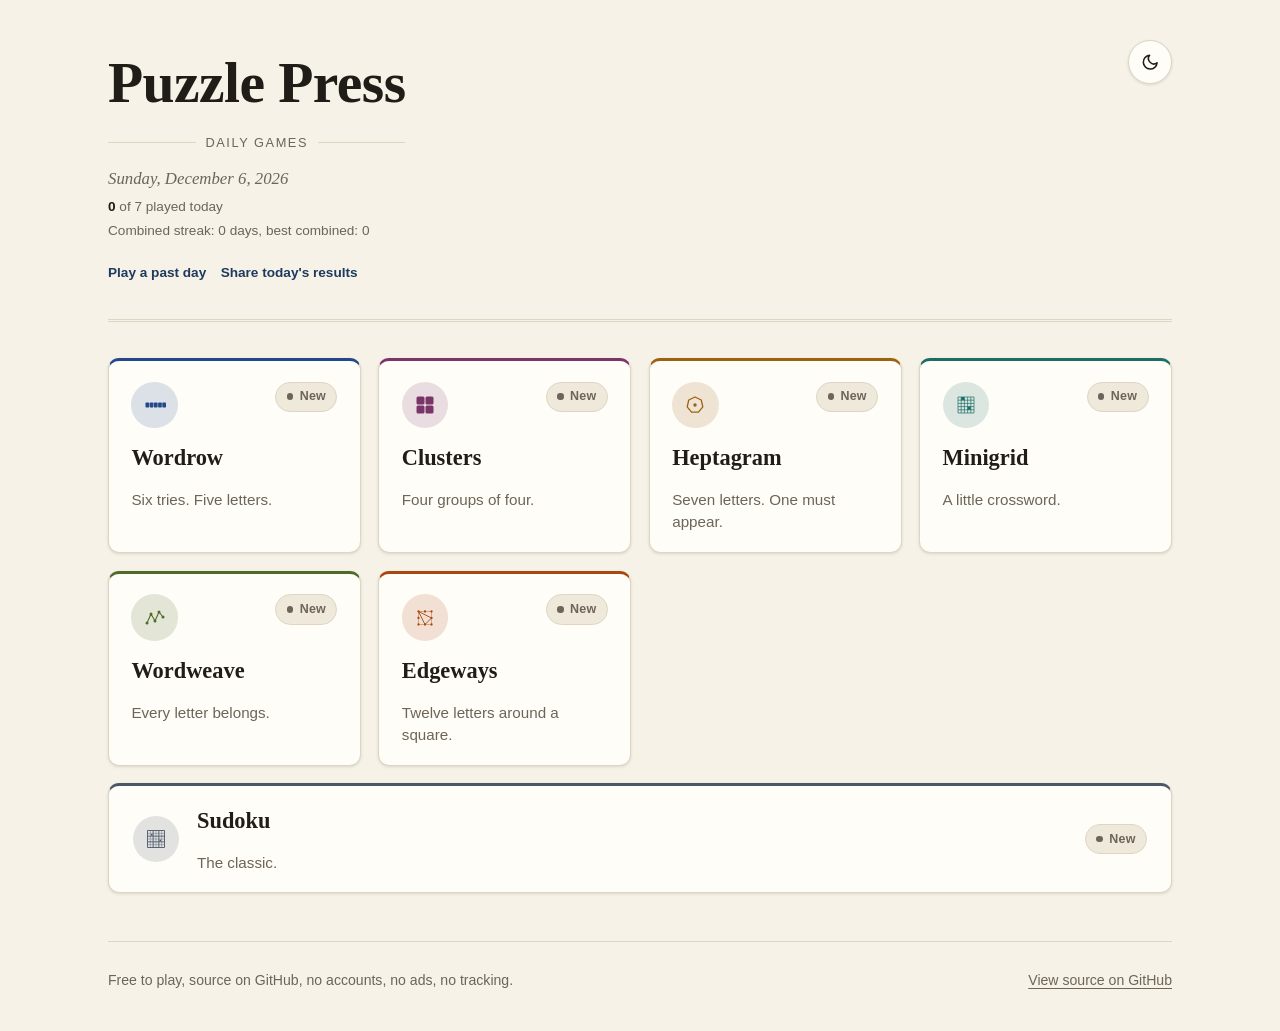
==== index.html @ 0a0ed9e7 "seo: add canonical/OG/Twitter tags, JSON-LD, and social cards Every page gets a canonical link, Open" ====
<!doctype html>
<html lang="en">
<head>
<meta charset="utf-8">
<script>
  try {
    var t = localStorage.getItem("pp.theme");
    if (t === "light" || t === "dark") document.documentElement.setAttribute("data-theme", t);
  } catch (e) {}
</script>
<meta name="viewport" content="width=device-width, initial-scale=1">
<title>Puzzle Press</title>
<meta name="description" content="Seven free daily puzzles: a word guess, a grouping game, a pangram hunt, a mini crossword, a word search, a letter-jump game, and sudoku. No accounts, no ads.">
<link rel="canonical" href="https://munzzyy.github.io/puzzlepress/">
<meta property="og:type" content="website">
<meta property="og:site_name" content="Puzzle Press">
<meta property="og:title" content="Puzzle Press">
<meta property="og:description" content="Seven free daily puzzles: a word guess, a grouping game, a pangram hunt, a mini crossword, a word search, a letter-jump game, and sudoku. No accounts, no ads.">
<meta property="og:url" content="https://munzzyy.github.io/puzzlepress/">
<meta property="og:image" content="https://munzzyy.github.io/puzzlepress/assets/cards/hub.png">
<meta property="og:image:width" content="1200">
<meta property="og:image:height" content="630">
<meta name="twitter:card" content="summary_large_image">
<meta name="twitter:title" content="Puzzle Press">
<meta name="twitter:description" content="Seven free daily puzzles: a word guess, a grouping game, a pangram hunt, a mini crossword, a word search, a letter-jump game, and sudoku. No accounts, no ads.">
<meta name="twitter:image" content="https://munzzyy.github.io/puzzlepress/assets/cards/hub.png">
<meta name="theme-color" content="#f6f2e8" media="(prefers-color-scheme: light)">
<meta name="theme-color" content="#14161a" media="(prefers-color-scheme: dark)">
<link rel="manifest" href="manifest.webmanifest">
<link rel="icon" href="assets/icons/favicon.png" type="image/png">
<link rel="icon" href="assets/icons/icon-32.png" sizes="32x32" type="image/png">
<link rel="apple-touch-icon" href="assets/icons/icon-180.png">
<link rel="stylesheet" href="assets/site.css">
<script type="application/ld+json">{"@context": "https://schema.org", "@type": "WebApplication", "name": "Puzzle Press", "url": "https://munzzyy.github.io/puzzlepress/", "description": "Seven free daily puzzles: a word guess, a grouping game, a pangram hunt, a mini crossword, a word search, a letter-jump game, and sudoku. No accounts, no ads.", "applicationCategory": "GameApplication", "operatingSystem": "Any", "offers": {"@type": "Offer", "price": "0", "priceCurrency": "USD"}}</script>
</head>
<body>
<a class="pp-skip-link" href="#main">Skip to games</a>

<div class="pp-wrap">
  <header class="pp-masthead">
    <div class="pp-masthead__top">
      <div>
        <a class="pp-wordmark" href="index.html">Puzzle Press</a>
        <div class="pp-masthead__rule">Daily games</div>
      </div>
      <button type="button" class="pp-theme-toggle" id="theme-toggle" aria-label="Switch to dark theme"></button>
    </div>
    <p class="pp-dateline" id="dateline"></p>
    <p class="pp-progress" id="progress-line"></p>
    <p class="pp-combined-stats" id="combined-stats"></p>
    <div class="pp-masthead__links">
      <a class="pp-archive-link" href="archive.html">Play a past day</a>
      <button type="button" class="pp-archive-link pp-share-today" id="share-today" hidden>Share today's results</button>
    </div>
  </header>

  <main id="main">
    <section class="pp-grid" aria-label="Today's games" id="game-grid"></section>
  </main>

  <footer class="pp-footer">
    <p>Free to play, source on GitHub, no accounts, no ads, no tracking.</p>
    <a href="https://github.com/munzzyy/puzzlepress">View source on GitHub</a>
  </footer>
</div>

<script type="module">
import { store, todayKey, lastDiff, getShareLine, share, dayIndex } from "./assets/shared.js";

const SITE_URL = "https://munzzyy.github.io/puzzlepress/";
const HUB_EPOCH = "2026-08-10";

const GAMES = [
  { id: "wordrow", name: "Wordrow", tagline: "Six tries. Five letters." },
  { id: "clusters", name: "Clusters", tagline: "Four groups of four." },
  { id: "heptagram", name: "Heptagram", tagline: "Seven letters. One must appear." },
  { id: "minigrid", name: "Minigrid", tagline: "A little crossword." },
  { id: "wordweave", name: "Wordweave", tagline: "Every letter belongs." },
  { id: "edgeways", name: "Edgeways", tagline: "Twelve letters around a square." },
  { id: "sudoku", name: "Sudoku", tagline: "The classic.", defaultDiff: "easy" },
];

const THEME_KEY = "pp.theme";

function esc(s) {
  return String(s).replace(/[&<>"']/g, (c) => (
    { "&": "&amp;", "<": "&lt;", ">": "&gt;", '"': "&quot;", "'": "&#39;" }[c]
  ));
}

/**
 * Four hub chip states, read from the player's last-used difficulty for
 * this game: New (never played it), Continue (a saved day in progress),
 * Solved (today's puzzle already won), Hard-luck (today's puzzle already
 * lost). "Played today" for the progress line is solved-or-lost.
 */
function chipFor(game) {
  const diff = lastDiff(game.id, game.defaultDiff || "medium");
  const s = store(game.id, diff);
  const meta = s.loadMeta();
  const today = todayKey();

  if (meta.last === today) {
    return meta.lastWon
      ? { text: "Solved", state: "solved" }
      : { text: "Hard luck", state: "lost" };
  }
  if (s.loadDay()) return { text: "Continue", state: "continue" };
  return { text: "New", state: "" };
}

function renderGrid() {
  const grid = document.getElementById("game-grid");
  const chips = GAMES.map(chipFor);
  const playedToday = chips.filter((c) => c.state === "solved" || c.state === "lost").length;

  grid.innerHTML = GAMES.map((g, i) => {
    const chip = chips[i];
    const wide = i === GAMES.length - 1;
    const cardClass = wide ? "pp-card pp-card--wide" : "pp-card";
    const chipHTML =
      `<span class="pp-chip" data-state="${chip.state}">` +
      `<span class="pp-chip__dot" aria-hidden="true"></span>${esc(chip.text)}</span>`;
    const iconHTML = `<span class="pp-card__icon"><span class="pp-card__glyph" aria-hidden="true"></span></span>`;
    const nameHTML = `<span class="pp-card__name">${esc(g.name)}</span>`;
    const taglineHTML = `<span class="pp-card__tagline">${esc(g.tagline)}</span>`;

    if (wide) {
      return (
        `<a class="${cardClass}" data-game="${g.id}" href="games/${g.id}/index.html">` +
        iconHTML +
        `<span class="pp-card__wide-text">${nameHTML}${taglineHTML}</span>` +
        chipHTML +
        `</a>`
      );
    }
    return (
      `<a class="${cardClass}" data-game="${g.id}" href="games/${g.id}/index.html">` +
      `<span class="pp-card__top">${iconHTML}${chipHTML}</span>` +
      nameHTML +
      taglineHTML +
      `</a>`
    );
  }).join("");

  document.getElementById("progress-line").innerHTML =
    `<span class="pp-progress__count">${playedToday}</span> of ${GAMES.length} played today`;
}

/**
 * Combined streak across all seven games, read from each game's last-used
 * difficulty (same source chipFor uses). A quiet way to see the whole
 * portfolio's momentum at a glance instead of clicking into each game.
 */
function renderCombinedStats() {
  let streak = 0;
  let best = 0;
  for (const g of GAMES) {
    const diff = lastDiff(g.id, g.defaultDiff || "medium");
    const meta = store(g.id, diff).loadMeta();
    streak += meta.streak;
    best += meta.maxStreak;
  }
  document.getElementById("combined-stats").textContent =
    `Combined streak: ${streak} day${streak === 1 ? "" : "s"}, best combined: ${best}`;
}

/**
 * "Share today" builds one line per game that has a result recorded for
 * today (setShareLine, written alongside recordResult), each in that
 * game's own share format, plus the day number and the site's URL. Hidden
 * entirely until at least one game has finished today.
 */
function renderShareToday() {
  const btn = document.getElementById("share-today");
  const today = todayKey();
  const lines = GAMES.map((g) => {
    const line = getShareLine(g.id, today);
    return line ? `${g.name}: ${line}` : null;
  }).filter(Boolean);

  btn.hidden = lines.length === 0;
  if (lines.length === 0) return;

  btn.onclick = () => {
    const dayNumber = dayIndex(HUB_EPOCH) + 1;
    const text = [`Puzzle Press #${dayNumber}`, ...lines, SITE_URL].join("\n");
    share(text);
  };
}

function renderDateline() {
  const now = new Date();
  document.getElementById("dateline").textContent = new Intl.DateTimeFormat("en-US", {
    weekday: "long",
    year: "numeric",
    month: "long",
    day: "numeric",
  }).format(now);
}

function currentTheme() {
  const stored = localStorage.getItem(THEME_KEY);
  if (stored === "light" || stored === "dark") return stored;
  return window.matchMedia && window.matchMedia("(prefers-color-scheme: dark)").matches
    ? "dark"
    : "light";
}

function wireThemeToggle() {
  const btn = document.getElementById("theme-toggle");
  const iconFor = (theme) =>
    theme === "dark"
      ? '<svg viewBox="0 0 24 24" fill="none" stroke-width="2" stroke-linecap="round" stroke-linejoin="round"><circle cx="12" cy="12" r="4"/><path d="M12 2v2M12 20v2M4.9 4.9l1.4 1.4M17.7 17.7l1.4 1.4M2 12h2M20 12h2M4.9 19.1l1.4-1.4M17.7 6.3l1.4-1.4"/></svg>'
      : '<svg viewBox="0 0 24 24" fill="none" stroke-width="2" stroke-linecap="round" stroke-linejoin="round"><path d="M21 12.8A9 9 0 1 1 11.2 3a7 7 0 0 0 9.8 9.8z"/></svg>';

  const apply = (theme) => {
    document.documentElement.setAttribute("data-theme", theme);
    btn.innerHTML = iconFor(theme);
    btn.setAttribute("aria-label", theme === "dark" ? "Switch to light theme" : "Switch to dark theme");
  };

  apply(currentTheme());
  btn.addEventListener("click", () => {
    const next = currentTheme() === "dark" ? "light" : "dark";
    try {
      localStorage.setItem(THEME_KEY, next);
    } catch (e) {}
    apply(next);
  });
}

renderGrid();
renderCombinedStats();
renderDateline();
renderShareToday();
wireThemeToggle();

if ("serviceWorker" in navigator) {
  window.addEventListener("load", () => {
    navigator.serviceWorker.register("./sw.js").catch(() => {});
  });
}
</script>
</body>
</html>
---- assets/site.css ----
/*
  Puzzle Press design system.
  Newspaper-quiet: warm paper, ink and amber accents, generous whitespace, serif
  display type for mastheads and titles, system UI type for everything you touch.
  Every game page layers its own style.css on top of this file.
*/

/* ---------- tokens ---------- */

:root {
  --bg: #f6f2e8;
  --surface: #fffdf8;
  --surface-2: #efe9db;
  --text: #201d18;
  --muted: #6c6558;
  --line: #ded6c3;
  --accent: #1e3a5f;
  --accent-strong: #16293f;
  --accent-2: #8a2e22;
  --good: #35633f;
  --bad: #a5322a;
  --tile-ink: #1e3a5f;
  --tile-mark: #b8791a;
  --tile-absent: #8a8272;
  --radius: 0.7rem;
  --radius-sm: 0.4rem;
  --shadow: 0 1px 2px rgba(30, 25, 15, 0.06), 0 10px 28px rgba(30, 25, 15, 0.08);
  --shadow-sm: 0 1px 3px rgba(30, 25, 15, 0.12);
  --font-display: Georgia, "Times New Roman", Cambria, serif;
  --font-ui: -apple-system, BlinkMacSystemFont, "Segoe UI", Roboto, Helvetica, Arial,
    sans-serif;
  --on-accent: #fff;
  --focus-ring: 0 0 0 3px color-mix(in srgb, var(--g-color, var(--accent)) 35%, transparent);
  --motion-fast: 120ms;
  --motion-med: 220ms;
  --motion-slow: 420ms;
  --ease: cubic-bezier(0.2, 0.7, 0.3, 1);
  color-scheme: light;

  /* Per-game identity colors. Light values here are dark/saturated enough
     for white text at AA; dark-theme values below are light pastels meant
     for --on-accent (dark ink) text instead. Soft tints are derived once,
     from --surface, so they track theme changes automatically. */
  --g-wordrow: #24478c;
  --g-clusters: #7a3568;
  --g-heptagram: #9c6210;
  --g-minigrid: #1b6e68;
  --g-wordweave: #4f6b28;
  --g-edgeways: #a8480f;
  --g-sudoku: #4b5768;
  --g-wordrow-soft: color-mix(in srgb, var(--g-wordrow) 16%, var(--surface));
  --g-clusters-soft: color-mix(in srgb, var(--g-clusters) 16%, var(--surface));
  --g-heptagram-soft: color-mix(in srgb, var(--g-heptagram) 16%, var(--surface));
  --g-minigrid-soft: color-mix(in srgb, var(--g-minigrid) 16%, var(--surface));
  --g-wordweave-soft: color-mix(in srgb, var(--g-wordweave) 16%, var(--surface));
  --g-edgeways-soft: color-mix(in srgb, var(--g-edgeways) 16%, var(--surface));
  --g-sudoku-soft: color-mix(in srgb, var(--g-sudoku) 16%, var(--surface));
}

/* Maps the data-game attribute (set by initChrome on <html>, and by the hub
   on each card) onto the two working custom properties every themed
   component reads: --g-color and --g-color-soft. Components fall back to
   --accent when neither is set, so untagged chrome is unaffected. */
[data-game="wordrow"] { --g-color: var(--g-wordrow); --g-color-soft: var(--g-wordrow-soft); }
[data-game="clusters"] { --g-color: var(--g-clusters); --g-color-soft: var(--g-clusters-soft); }
[data-game="heptagram"] { --g-color: var(--g-heptagram); --g-color-soft: var(--g-heptagram-soft); }
[data-game="minigrid"] { --g-color: var(--g-minigrid); --g-color-soft: var(--g-minigrid-soft); }
[data-game="wordweave"] { --g-color: var(--g-wordweave); --g-color-soft: var(--g-wordweave-soft); }
[data-game="edgeways"] { --g-color: var(--g-edgeways); --g-color-soft: var(--g-edgeways-soft); }
[data-game="sudoku"] { --g-color: var(--g-sudoku); --g-color-soft: var(--g-sudoku-soft); }

[data-game="wordrow"] .pp-card__glyph { mask-image: url(icons/wordrow.svg); -webkit-mask-image: url(icons/wordrow.svg); }
[data-game="clusters"] .pp-card__glyph { mask-image: url(icons/clusters.svg); -webkit-mask-image: url(icons/clusters.svg); }
[data-game="heptagram"] .pp-card__glyph { mask-image: url(icons/heptagram.svg); -webkit-mask-image: url(icons/heptagram.svg); }
[data-game="minigrid"] .pp-card__glyph { mask-image: url(icons/minigrid.svg); -webkit-mask-image: url(icons/minigrid.svg); }
[data-game="wordweave"] .pp-card__glyph { mask-image: url(icons/wordweave.svg); -webkit-mask-image: url(icons/wordweave.svg); }
[data-game="edgeways"] .pp-card__glyph { mask-image: url(icons/edgeways.svg); -webkit-mask-image: url(icons/edgeways.svg); }
[data-game="sudoku"] .pp-card__glyph { mask-image: url(icons/sudoku.svg); -webkit-mask-image: url(icons/sudoku.svg); }

[data-theme="dark"] {
  --bg: #14161a;
  --surface: #1c1f24;
  --surface-2: #24272d;
  --text: #eae5d8;
  --muted: #9b968a;
  --line: #34373d;
  --accent: #6f9cca;
  --accent-strong: #8ab0d8;
  --accent-2: #d9895f;
  --good: #6ea87c;
  --bad: #d9756c;
  --tile-ink: #4d7eae;
  --tile-mark: #d1993f;
  --tile-absent: #565048;
  --shadow: 0 1px 2px rgba(0, 0, 0, 0.35), 0 12px 32px rgba(0, 0, 0, 0.45);
  --shadow-sm: 0 1px 3px rgba(0, 0, 0, 0.4);
  --on-accent: var(--bg);
  --focus-ring: 0 0 0 3px color-mix(in srgb, var(--g-color, var(--accent)) 45%, transparent);
  color-scheme: dark;

  --g-wordrow: #7fa6dc;
  --g-clusters: #cf8ebd;
  --g-heptagram: #e0a94a;
  --g-minigrid: #6cc4bd;
  --g-wordweave: #a9c37a;
  --g-edgeways: #e08a52;
  --g-sudoku: #9aa6b8;
}

@media (prefers-color-scheme: dark) {
  :root:not([data-theme="light"]) {
    --bg: #14161a;
    --surface: #1c1f24;
    --surface-2: #24272d;
    --text: #eae5d8;
    --muted: #9b968a;
    --line: #34373d;
    --accent: #6f9cca;
    --accent-strong: #8ab0d8;
    --accent-2: #d9895f;
    --good: #6ea87c;
    --bad: #d9756c;
    --tile-ink: #4d7eae;
    --tile-mark: #d1993f;
    --tile-absent: #565048;
    --shadow: 0 1px 2px rgba(0, 0, 0, 0.35), 0 12px 32px rgba(0, 0, 0, 0.45);
    --shadow-sm: 0 1px 3px rgba(0, 0, 0, 0.4);
    --on-accent: var(--bg);
    --focus-ring: 0 0 0 3px color-mix(in srgb, var(--g-color, var(--accent)) 45%, transparent);
    color-scheme: dark;

    --g-wordrow: #7fa6dc;
    --g-clusters: #cf8ebd;
    --g-heptagram: #e0a94a;
    --g-minigrid: #6cc4bd;
    --g-wordweave: #a9c37a;
    --g-edgeways: #e08a52;
    --g-sudoku: #9aa6b8;
  }
}

/* Wordrow's high-contrast tile colors: a persisted alternate to the ink
   blue / amber pair, tuned for a bigger luminance gap between "correct"
   and "present" rather than just a different hue. Scoped to the wordrow
   page (data-game, set by initChrome) so clusters, which reuses .pp-tile,
   is unaffected. */
[data-game="wordrow"][data-wr-contrast="high"] {
  --tile-ink: #6e2e05;
  --tile-mark: #4a8fd6;
}

[data-theme="dark"][data-game="wordrow"][data-wr-contrast="high"] {
  --tile-ink: #e69550;
  --tile-mark: #3f74b8;
}

@media (prefers-color-scheme: dark) {
  [data-game="wordrow"][data-wr-contrast="high"]:not([data-theme="light"]) {
    --tile-ink: #e69550;
    --tile-mark: #3f74b8;
  }
}

/* ---------- reset ---------- */

*,
*::before,
*::after {
  box-sizing: border-box;
}

html {
  -webkit-text-size-adjust: 100%;
}

body {
  margin: 0;
  min-height: 100vh;
  background: var(--bg);
  color: var(--text);
  font-family: var(--font-ui);
  font-size: 16px;
  line-height: 1.5;
  transition: background-color var(--motion-med) var(--ease), color var(--motion-med) var(--ease);
}

img,
svg {
  display: block;
  max-width: 100%;
}

button,
input,
select,
textarea {
  font: inherit;
  color: inherit;
}

button {
  background: none;
  border: 0;
  cursor: pointer;
  text-align: inherit;
}

a {
  color: var(--accent);
}

h1,
h2,
h3,
p {
  margin: 0;
}

ul {
  margin: 0;
  padding: 0;
  list-style: none;
}

:focus-visible {
  outline: none;
  box-shadow: var(--focus-ring);
  border-radius: var(--radius-sm);
}

.pp-visually-hidden {
  position: absolute;
  width: 1px;
  height: 1px;
  padding: 0;
  margin: -1px;
  overflow: hidden;
  clip: rect(0, 0, 0, 0);
  white-space: nowrap;
  border: 0;
}

.pp-skip-link {
  position: fixed;
  top: -3rem;
  left: 0.75rem;
  z-index: 1000;
  background: var(--accent);
  color: #fff;
  padding: 0.6rem 1rem;
  border-radius: var(--radius-sm);
  transition: top var(--motion-fast) var(--ease);
}

.pp-skip-link:focus {
  top: 0.75rem;
}

/* ---------- layout ---------- */

.pp-wrap {
  max-width: 1120px;
  margin: 0 auto;
  padding: 0 1.25rem;
}

/* ---------- masthead (hub) ---------- */

.pp-masthead {
  border-bottom: 3px double var(--line);
  padding: 2.5rem 0 1.5rem;
}

.pp-masthead__top {
  display: flex;
  align-items: flex-start;
  justify-content: space-between;
  gap: 1rem;
}

.pp-wordmark {
  font-family: var(--font-display);
  font-weight: 700;
  font-size: clamp(2.4rem, 6vw, 3.6rem);
  letter-spacing: -0.01em;
  color: var(--text);
  text-decoration: none;
  display: inline-block;
}

.pp-wordmark:hover {
  color: var(--accent);
}

.pp-masthead__rule {
  margin-top: 0.4rem;
  display: flex;
  align-items: center;
  gap: 0.6rem;
  font-family: var(--font-ui);
  font-size: 0.8rem;
  letter-spacing: 0.12em;
  text-transform: uppercase;
  color: var(--muted);
}

.pp-masthead__rule::before,
.pp-masthead__rule::after {
  content: "";
  height: 1px;
  flex: 1;
  background: var(--line);
}

.pp-dateline {
  margin-top: 0.9rem;
  font-family: var(--font-display);
  font-style: italic;
  color: var(--muted);
  font-size: 1.05rem;
}

.pp-progress {
  margin-top: 0.35rem;
  font-size: 0.85rem;
  color: var(--muted);
}

.pp-progress__count {
  font-weight: 700;
  color: var(--text);
  font-variant-numeric: tabular-nums;
}

.pp-combined-stats {
  margin-top: 0.2rem;
  font-size: 0.85rem;
  color: var(--muted);
  font-variant-numeric: tabular-nums;
}

.pp-masthead__links {
  display: flex;
  flex-wrap: wrap;
  align-items: center;
  gap: 0.9rem;
  margin-top: 0.6rem;
}

.pp-archive-link {
  display: inline-flex;
  align-items: center;
  min-height: 44px;
  font-size: 0.85rem;
  font-weight: 600;
  color: var(--accent);
  text-decoration: none;
  background: none;
  border: none;
  padding: 0;
  cursor: pointer;
  font-family: inherit;
}

.pp-archive-link:hover {
  text-decoration: underline;
}

/* ---------- archive page ---------- */

.ar-empty {
  color: var(--muted);
  padding: 2.5rem 0;
  text-align: center;
}

.ar-empty a {
  color: var(--accent);
}

.ar-section {
  margin-bottom: 1.9rem;
}

.ar-section__title {
  display: flex;
  align-items: center;
  gap: 0.6rem;
  font-family: var(--font-display);
  font-weight: 700;
  font-size: 1.15rem;
  margin-bottom: 0.7rem;
}

.ar-section__title .pp-card__icon {
  width: 2.2rem;
  height: 2.2rem;
}

.ar-section__title .pp-card__glyph {
  width: 1.15rem;
  height: 1.15rem;
}

.ar-chips {
  display: flex;
  flex-wrap: wrap;
  gap: 0.45rem;
}

.ar-chip {
  padding: 0.4rem 0.7rem;
  border-radius: var(--radius-sm);
  border: 1px solid var(--line);
  background: var(--surface);
  color: var(--text);
  font-size: 0.85rem;
  text-decoration: none;
  transition: transform var(--motion-fast) var(--ease), border-color var(--motion-fast) var(--ease);
}

.ar-chip:hover,
.ar-chip:focus-visible {
  border-color: var(--g-color, var(--accent));
  transform: translateY(-1px);
}

.ar-chip[data-played="true"] {
  background: var(--g-color-soft, var(--surface-2));
  border-color: var(--g-color, var(--line));
  font-weight: 600;
}

/* ---------- theme toggle ---------- */

.pp-theme-toggle {
  width: 2.75rem;
  height: 2.75rem;
  border-radius: 50%;
  border: 1px solid var(--line);
  background: var(--surface);
  display: grid;
  place-items: center;
  flex: none;
  box-shadow: var(--shadow-sm);
  transition: transform var(--motion-fast) var(--ease), background-color var(--motion-med) var(--ease);
}

.pp-theme-toggle:hover {
  transform: translateY(-1px);
}

.pp-theme-toggle svg {
  width: 1.15rem;
  height: 1.15rem;
  stroke: var(--text);
}

/* ---------- game grid (hub) ---------- */

.pp-grid {
  padding: 2.25rem 0 3rem;
  display: grid;
  grid-template-columns: 1fr;
  gap: 1.1rem;
}

@media (min-width: 560px) {
  .pp-grid {
    grid-template-columns: repeat(2, 1fr);
  }
}

@media (min-width: 860px) {
  .pp-grid {
    grid-template-columns: repeat(3, 1fr);
  }
}

@media (min-width: 1180px) {
  .pp-grid {
    grid-template-columns: repeat(4, 1fr);
  }
}

.pp-card {
  position: relative;
  display: flex;
  flex-direction: column;
  gap: 0.85rem;
  background: var(--surface);
  border: 1px solid var(--line);
  border-top: 3px solid var(--g-color, var(--line));
  border-radius: var(--radius);
  padding: 1.3rem 1.4rem 1.2rem;
  text-decoration: none;
  color: var(--text);
  box-shadow: var(--shadow-sm);
  transition: transform var(--motion-fast) var(--ease), box-shadow var(--motion-fast) var(--ease),
    border-color var(--motion-fast) var(--ease);
}

.pp-card:hover,
.pp-card:focus-visible {
  transform: translateY(-3px);
  box-shadow: 0 14px 30px color-mix(in srgb, var(--g-color, var(--accent)) 24%, transparent), var(--shadow-sm);
  border-color: var(--g-color, var(--accent));
}

.pp-card:focus-visible {
  outline: none;
  box-shadow: 0 14px 30px color-mix(in srgb, var(--g-color, var(--accent)) 24%, transparent), var(--focus-ring);
}

.pp-card__top {
  display: flex;
  align-items: center;
  justify-content: space-between;
  gap: 0.75rem;
}

.pp-card__icon {
  width: 2.9rem;
  height: 2.9rem;
  border-radius: 50%;
  background: var(--g-color-soft, var(--surface-2));
  display: grid;
  place-items: center;
  flex: none;
  transition: background-color var(--motion-med) var(--ease);
}

.pp-card__glyph {
  width: 1.5rem;
  height: 1.5rem;
  background-color: var(--g-color, var(--accent));
  -webkit-mask-repeat: no-repeat;
  mask-repeat: no-repeat;
  -webkit-mask-position: center;
  mask-position: center;
  -webkit-mask-size: contain;
  mask-size: contain;
}

.pp-card__wide-text {
  display: flex;
  flex-direction: column;
  gap: 0.35rem;
}

.pp-card__name {
  font-family: var(--font-display);
  font-size: 1.4rem;
  font-weight: 700;
}

.pp-card__tagline {
  color: var(--muted);
  font-size: 0.95rem;
  line-height: 1.45;
  flex: 1;
}

.pp-chip {
  align-self: flex-start;
  display: inline-flex;
  align-items: center;
  gap: 0.4rem;
  font-size: 0.78rem;
  font-weight: 600;
  letter-spacing: 0.02em;
  padding: 0.3rem 0.65rem;
  border-radius: 999px;
  background: var(--surface-2);
  color: var(--muted);
  border: 1px solid var(--line);
}

.pp-chip[data-state="solved"] {
  background: color-mix(in srgb, var(--good) 16%, var(--surface));
  color: var(--good);
  border-color: color-mix(in srgb, var(--good) 40%, var(--line));
}

.pp-chip[data-state="lost"] {
  background: color-mix(in srgb, var(--bad) 14%, var(--surface));
  color: var(--bad);
  border-color: color-mix(in srgb, var(--bad) 35%, var(--line));
}

.pp-chip[data-state="continue"] {
  background: var(--g-color-soft, color-mix(in srgb, var(--accent) 12%, var(--surface)));
  color: var(--g-color, var(--accent));
  border-color: color-mix(in srgb, var(--g-color, var(--accent)) 32%, var(--line));
}

.pp-chip__dot {
  width: 0.4rem;
  height: 0.4rem;
  border-radius: 50%;
  background: currentColor;
}

/* ---------- last card: the week's classic gets a deliberate wide finale
   row instead of an orphaned single card trailing the grid. ---------- */

@media (min-width: 560px) {
  .pp-card--wide {
    grid-column: 1 / -1;
    flex-direction: row;
    align-items: center;
    gap: 1.1rem;
    padding: 1.1rem 1.5rem;
  }

  .pp-card--wide .pp-card__wide-text {
    flex: 1;
    min-width: 0;
    display: flex;
    align-items: baseline;
    gap: 0.9rem;
  }

  .pp-card--wide .pp-card__tagline {
    flex: none;
  }

  .pp-card--wide .pp-chip {
    align-self: center;
  }
}

/* ---------- footer ---------- */

.pp-footer {
  border-top: 1px solid var(--line);
  padding: 1.75rem 0 2.5rem;
  display: flex;
  flex-wrap: wrap;
  align-items: center;
  justify-content: space-between;
  gap: 0.75rem;
  color: var(--muted);
  font-size: 0.88rem;
}

.pp-footer a {
  color: var(--muted);
  text-decoration: underline;
  text-underline-offset: 0.2em;
}

.pp-footer a:hover {
  color: var(--accent);
}

/* ---------- game chrome top bar ---------- */

.pp-topbar {
  position: sticky;
  top: 0;
  z-index: 40;
  background: var(--surface);
  border-bottom: 1px solid var(--line);
  backdrop-filter: saturate(1.1) blur(6px);
}

.pp-topbar__inner {
  max-width: 720px;
  margin: 0 auto;
  padding: 0.65rem 1rem;
  display: flex;
  align-items: center;
  gap: 0.75rem;
}

.pp-topbar__wordmark {
  font-family: var(--font-display);
  font-weight: 700;
  font-size: 1.05rem;
  text-decoration: none;
  color: var(--text);
  flex: none;
}

.pp-topbar__wordmark:hover {
  color: var(--accent);
}

.pp-topbar__divider {
  width: 1px;
  height: 1.3rem;
  background: var(--line);
  flex: none;
}

.pp-topbar__title {
  flex: 1;
  min-width: 0;
  display: flex;
  flex-direction: column;
  gap: 0.2rem;
  justify-content: center;
}

.pp-topbar__game {
  font-family: var(--font-display);
  font-weight: 700;
  font-size: 1.05rem;
  min-width: 0;
  overflow: hidden;
  text-overflow: ellipsis;
  white-space: nowrap;
}

.pp-topbar__underline {
  display: block;
  width: 1.8rem;
  height: 3px;
  border-radius: 2px;
  background: var(--g-color, var(--accent));
}

.pp-topbar__actions {
  display: flex;
  align-items: center;
  gap: 0.35rem;
  flex: none;
}

.pp-archive-banner {
  background: var(--surface-2);
  border-bottom: 1px solid var(--line);
}

.pp-archive-banner__inner {
  max-width: 720px;
  margin: 0 auto;
  padding: 0.5rem 1rem;
  display: flex;
  flex-wrap: wrap;
  align-items: center;
  justify-content: center;
  gap: 0.5rem;
  font-size: 0.85rem;
  color: var(--muted);
  text-align: center;
}

.pp-archive-banner__inner a {
  color: var(--g-color, var(--accent));
  font-weight: 600;
  text-decoration: none;
}

.pp-archive-banner__inner a:hover {
  text-decoration: underline;
}

.pp-icon-btn {
  width: 2.4rem;
  height: 2.4rem;
  border-radius: 50%;
  display: grid;
  place-items: center;
  color: var(--text);
  transition: background-color var(--motion-fast) var(--ease);
}

.pp-icon-btn:hover {
  background: var(--surface-2);
}

.pp-icon-btn svg {
  width: 1.2rem;
  height: 1.2rem;
  stroke: currentColor;
}

/* ---------- buttons ---------- */

.pp-btn {
  display: inline-flex;
  align-items: center;
  justify-content: center;
  gap: 0.5rem;
  min-height: 44px;
  padding: 0.55rem 1.1rem;
  border-radius: var(--radius-sm);
  border: 1px solid var(--line);
  background: var(--surface);
  color: var(--text);
  text-decoration: none;
  font-weight: 600;
  font-size: 0.95rem;
  transition: transform var(--motion-fast) var(--ease), box-shadow var(--motion-fast) var(--ease),
    background-color var(--motion-fast) var(--ease);
}

.pp-btn:hover {
  transform: translateY(-1px);
  box-shadow: var(--shadow-sm);
}

.pp-btn:active {
  transform: translateY(0);
}

.pp-btn--primary {
  background: var(--g-color, var(--accent));
  border-color: var(--g-color, var(--accent));
  color: var(--on-accent);
}

.pp-btn--primary:hover {
  background: color-mix(in srgb, var(--g-color, var(--accent)) 85%, black);
  border-color: color-mix(in srgb, var(--g-color, var(--accent)) 85%, black);
}

.pp-btn--ghost {
  background: transparent;
  border-color: transparent;
}

.pp-btn--ghost:hover {
  background: var(--surface-2);
}

/* ---------- in-game placement standard: difficulty tabs + status row ---------- */

.pp-diff-row {
  display: flex;
  align-items: center;
  justify-content: space-between;
  flex-wrap: wrap;
  gap: 0.5rem 1rem;
  margin-bottom: 1rem;
}

.pp-difftabs {
  display: flex;
  gap: 0.4rem;
  flex: 1 1 auto;
  min-width: 0;
}

.pp-difftabs__tab {
  flex: 1;
  min-height: 44px;
  padding: 0.4rem 0.7rem;
  border-radius: var(--radius-sm);
  border: 1px solid var(--line);
  background: var(--surface);
  color: var(--muted);
  font-weight: 600;
  font-size: 0.9rem;
  white-space: nowrap;
  transition: transform var(--motion-fast) var(--ease), background-color var(--motion-fast) var(--ease),
    color var(--motion-fast) var(--ease), border-color var(--motion-fast) var(--ease);
}

.pp-difftabs__tab:hover {
  border-color: var(--g-color, var(--accent));
}

.pp-difftabs__tab[aria-selected="true"] {
  background: var(--g-color, var(--accent));
  border-color: var(--g-color, var(--accent));
  color: var(--on-accent);
}

.pp-status-row {
  display: flex;
  align-items: center;
  gap: 0.6rem;
  flex: none;
  color: var(--muted);
  font-weight: 600;
  font-size: 0.9rem;
  font-variant-numeric: tabular-nums;
  white-space: nowrap;
}

.pp-stats-diff {
  margin-bottom: 0.6rem;
  font-size: 0.82rem;
  text-transform: uppercase;
  letter-spacing: 0.06em;
}

/* ---------- tiles (letter games) ---------- */

.pp-tile {
  position: relative;
  display: grid;
  place-items: center;
  aspect-ratio: 1;
  border: 2px solid var(--line);
  border-radius: var(--radius-sm);
  font-family: var(--font-display);
  font-weight: 700;
  font-size: 1.5rem;
  text-transform: uppercase;
  background: var(--surface);
  color: var(--text);
  transition: transform var(--motion-fast) var(--ease), background-color var(--motion-fast) var(--ease),
    border-color var(--motion-fast) var(--ease), color var(--motion-fast) var(--ease);
}

.pp-tile[data-state="correct"] {
  background: var(--tile-ink);
  border-color: var(--tile-ink);
  color: #fff;
}

.pp-tile[data-state="present"] {
  background: var(--tile-mark);
  border-color: var(--tile-mark);
  color: #241a04;
}

.pp-tile[data-state="absent"] {
  background: var(--tile-absent);
  border-color: var(--tile-absent);
  color: #fff;
}

.pp-tile[data-state="correct"]::after,
.pp-tile[data-state="present"]::after {
  content: "";
  position: absolute;
  right: 0.28em;
  bottom: 0.28em;
  width: 0.32em;
  height: 0.32em;
  pointer-events: none;
}

.pp-tile[data-state="correct"]::after {
  border: 0.09em solid rgba(255, 255, 255, 0.85);
  border-radius: 50%;
  background: transparent;
}

.pp-tile[data-state="present"]::after {
  border-radius: 50%;
  background: rgba(36, 26, 4, 0.75);
}

.pp-tile--pop {
  animation: pp-pop var(--motion-fast) var(--ease);
}

.pp-tile--flip {
  animation: pp-flip var(--motion-slow) var(--ease);
}

@keyframes pp-pop {
  0% {
    transform: scale(1);
  }
  40% {
    transform: scale(1.08);
  }
  100% {
    transform: scale(1);
  }
}

@keyframes pp-flip {
  0% {
    transform: rotateX(0deg);
  }
  50% {
    transform: rotateX(90deg);
  }
  100% {
    transform: rotateX(0deg);
  }
}

/* ---------- modal ---------- */

.pp-modal-backdrop {
  position: fixed;
  inset: 0;
  background: rgba(20, 17, 12, 0.5);
  display: grid;
  place-items: center;
  padding: 1.25rem;
  z-index: 100;
  animation: pp-fade var(--motion-fast) var(--ease);
}

.pp-modal {
  width: min(440px, 100%);
  max-height: min(80vh, 640px);
  overflow: auto;
  background: var(--surface);
  border-radius: var(--radius);
  box-shadow: var(--shadow);
  padding: 1.5rem;
  animation: pp-rise var(--motion-med) var(--ease);
}

.pp-modal__head {
  display: flex;
  align-items: center;
  justify-content: space-between;
  gap: 1rem;
  margin-bottom: 0.85rem;
}

.pp-modal__title {
  font-family: var(--font-display);
  font-size: 1.35rem;
  font-weight: 700;
}

.pp-modal__body {
  font-size: 0.98rem;
  line-height: 1.55;
  color: var(--text);
}

.pp-modal__body p + p {
  margin-top: 0.7rem;
}

@keyframes pp-fade {
  from {
    opacity: 0;
  }
  to {
    opacity: 1;
  }
}

@keyframes pp-rise {
  from {
    opacity: 0;
    transform: translateY(10px) scale(0.98);
  }
  to {
    opacity: 1;
    transform: translateY(0) scale(1);
  }
}

/* ---------- toast ---------- */

.pp-toast-region {
  position: fixed;
  left: 50%;
  bottom: 1.5rem;
  transform: translateX(-50%);
  z-index: 200;
  display: flex;
  flex-direction: column;
  align-items: center;
  gap: 0.5rem;
  pointer-events: none;
}

.pp-toast {
  background: var(--text);
  color: var(--bg);
  padding: 0.6rem 1rem;
  border-radius: 999px;
  font-size: 0.88rem;
  font-weight: 600;
  box-shadow: var(--shadow);
  opacity: 0;
  transform: translateY(6px);
  transition: opacity var(--motion-fast) var(--ease), transform var(--motion-fast) var(--ease);
}

.pp-toast--visible {
  opacity: 1;
  transform: translateY(0);
}

/* ---------- stats block ---------- */

.pp-stats {
  display: grid;
  grid-template-columns: repeat(4, 1fr);
  gap: 0.6rem;
  text-align: center;
}

.pp-stat__value {
  font-family: var(--font-display);
  font-size: 1.6rem;
  font-weight: 700;
}

.pp-stat__label {
  margin-top: 0.15rem;
  font-size: 0.72rem;
  letter-spacing: 0.04em;
  text-transform: uppercase;
  color: var(--muted);
}

/* ---------- game page frame ---------- */

.pp-game {
  max-width: 520px;
  margin: 0 auto;
  padding: 1.5rem 1rem 3rem;
}

.pp-game--wide {
  max-width: 560px;
}

/* ---------- utility ---------- */

.pp-muted {
  color: var(--muted);
}

.pp-center {
  text-align: center;
}

/* ---------- confetti canvas ---------- */

.pp-confetti-canvas {
  position: fixed;
  inset: 0;
  pointer-events: none;
  z-index: 300;
}

/* ---------- reduced motion ---------- */

@media (prefers-reduced-motion: reduce) {
  *,
  *::before,
  *::after {
    animation-duration: 0.001ms !important;
    animation-iteration-count: 1 !important;
    transition-duration: 0.001ms !important;
    scroll-behavior: auto !important;
  }
}

/* ---------- responsive ---------- */

@media (max-width: 480px) {
  .pp-masthead {
    padding-top: 1.75rem;
  }

  .pp-modal {
    padding: 1.15rem;
  }

  /* Tighten the topbar so the longest game names (Heptagram, Wordweave)
     still fit whole next to the wordmark and the three action buttons at a
     360px viewport instead of truncating to an ellipsis. */
  .pp-topbar__inner {
    padding: 0.65rem 0.75rem;
    gap: 0.5rem;
  }

  .pp-topbar__wordmark,
  .pp-topbar__game {
    font-size: 0.92rem;
  }

  .pp-topbar__actions {
    gap: 0.2rem;
  }
}

@media (min-width: 1024px) {
  .pp-wrap {
    padding: 0 1.75rem;
  }
}
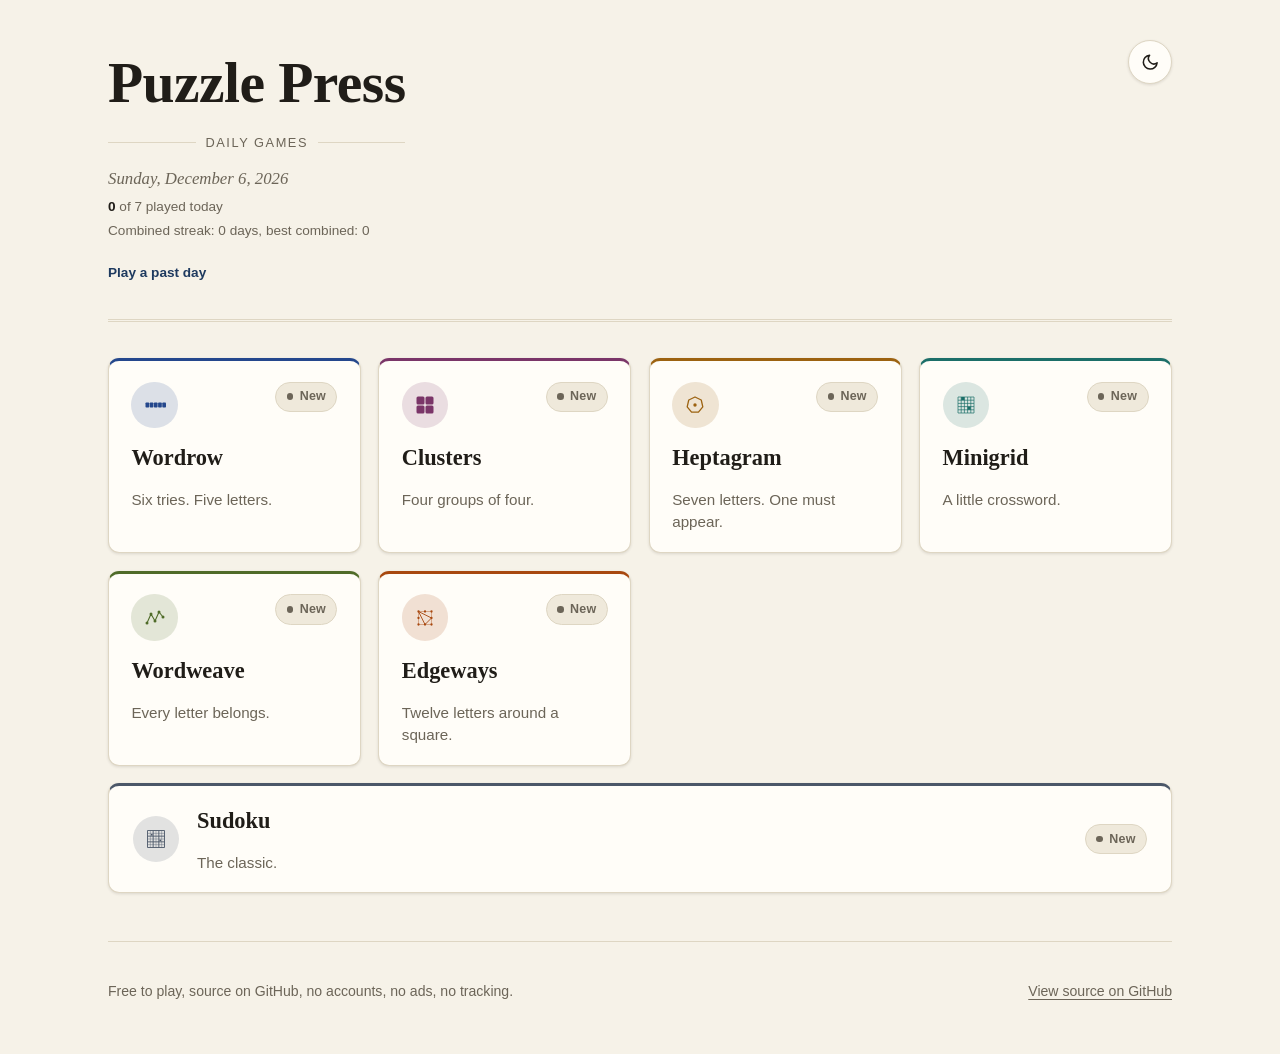
==== commit 7d083343: "shared, hub: trim comments down to the constraint they carry" ====
--- a/index.html
+++ b/index.html
@@ -60,7 +60,7 @@
 
   <footer class="pp-footer">
     <p>Free to play, source on GitHub, no accounts, no ads, no tracking.</p>
-    <a href="https://github.com/munzzyy/puzzlepress">View source on GitHub</a>
+    <a href="https://github.com/munzzyy/puzzlepress" target="_blank" rel="noopener">View source on GitHub</a>
   </footer>
 </div>
 
@@ -165,12 +165,6 @@
     `Combined streak: ${streak} day${streak === 1 ? "" : "s"}, best combined: ${best}`;
 }
 
-/**
- * "Share today" builds one line per game that has a result recorded for
- * today (setShareLine, written alongside recordResult), each in that
- * game's own share format, plus the day number and the site's URL. Hidden
- * entirely until at least one game has finished today.
- */
 function renderShareToday() {
   const btn = document.getElementById("share-today");
   const today = todayKey();
@@ -200,7 +194,10 @@
 }
 
 function currentTheme() {
-  const stored = localStorage.getItem(THEME_KEY);
+  let stored = null;
+  try {
+    stored = localStorage.getItem(THEME_KEY);
+  } catch (e) {}
   if (stored === "light" || stored === "dark") return stored;
   return window.matchMedia && window.matchMedia("(prefers-color-scheme: dark)").matches
     ? "dark"
@@ -214,13 +211,34 @@
       ? '<svg viewBox="0 0 24 24" fill="none" stroke-width="2" stroke-linecap="round" stroke-linejoin="round"><circle cx="12" cy="12" r="4"/><path d="M12 2v2M12 20v2M4.9 4.9l1.4 1.4M17.7 17.7l1.4 1.4M2 12h2M20 12h2M4.9 19.1l1.4-1.4M17.7 6.3l1.4-1.4"/></svg>'
       : '<svg viewBox="0 0 24 24" fill="none" stroke-width="2" stroke-linecap="round" stroke-linejoin="round"><path d="M21 12.8A9 9 0 1 1 11.2 3a7 7 0 0 0 9.8 9.8z"/></svg>';
 
+  const notifyNative = (theme) => {
+    if (window.NativeApp && typeof window.NativeApp.postMessage === "function") {
+      try {
+        window.NativeApp.postMessage(JSON.stringify({ type: "theme", theme }));
+      } catch (e) {}
+    }
+  };
+
   const apply = (theme) => {
     document.documentElement.setAttribute("data-theme", theme);
     btn.innerHTML = iconFor(theme);
     btn.setAttribute("aria-label", theme === "dark" ? "Switch to light theme" : "Switch to dark theme");
+    notifyNative(theme);
   };
 
   apply(currentTheme());
+
+  if (window.matchMedia) {
+    window.matchMedia("(prefers-color-scheme: dark)").addEventListener("change", (e) => {
+      let stored = null;
+      try {
+        stored = localStorage.getItem(THEME_KEY);
+      } catch (err) {}
+      if (stored) return;
+      apply(e.matches ? "dark" : "light");
+    });
+  }
+
   btn.addEventListener("click", () => {
     const next = currentTheme() === "dark" ? "light" : "dark";
     try {
--- a/assets/site.css
+++ b/assets/site.css
@@ -245,11 +245,15 @@
   top: -3rem;
   left: 0.75rem;
   z-index: 1000;
+  display: inline-flex;
+  align-items: center;
+  min-height: 44px;
   background: var(--accent);
   color: #fff;
   padding: 0.6rem 1rem;
   border-radius: var(--radius-sm);
   transition: top var(--motion-fast) var(--ease);
+  box-sizing: border-box;
 }
 
 .pp-skip-link:focus {
@@ -362,6 +366,10 @@
   font-family: inherit;
 }
 
+.pp-archive-link[hidden] {
+  display: none;
+}
+
 .pp-archive-link:hover {
   text-decoration: underline;
 }
@@ -409,7 +417,11 @@
 }
 
 .ar-chip {
+  display: inline-flex;
+  align-items: center;
+  min-height: 44px;
   padding: 0.4rem 0.7rem;
+  box-sizing: border-box;
   border-radius: var(--radius-sm);
   border: 1px solid var(--line);
   background: var(--surface);
@@ -576,6 +588,11 @@
   border: 1px solid var(--line);
 }
 
+button.pp-chip {
+  min-height: 44px;
+  cursor: pointer;
+}
+
 .pp-chip[data-state="solved"] {
   background: color-mix(in srgb, var(--good) 16%, var(--surface));
   color: var(--good);
@@ -645,6 +662,9 @@
 }
 
 .pp-footer a {
+  display: inline-flex;
+  align-items: center;
+  min-height: 44px;
   color: var(--muted);
   text-decoration: underline;
   text-underline-offset: 0.2em;
@@ -681,6 +701,9 @@
   text-decoration: none;
   color: var(--text);
   flex: none;
+  display: inline-flex;
+  align-items: center;
+  min-height: 44px;
 }
 
 .pp-topbar__wordmark:hover {
@@ -758,8 +781,8 @@
 }
 
 .pp-icon-btn {
-  width: 2.4rem;
-  height: 2.4rem;
+  width: 2.75rem;
+  height: 2.75rem;
   border-radius: 50%;
   display: grid;
   place-items: center;
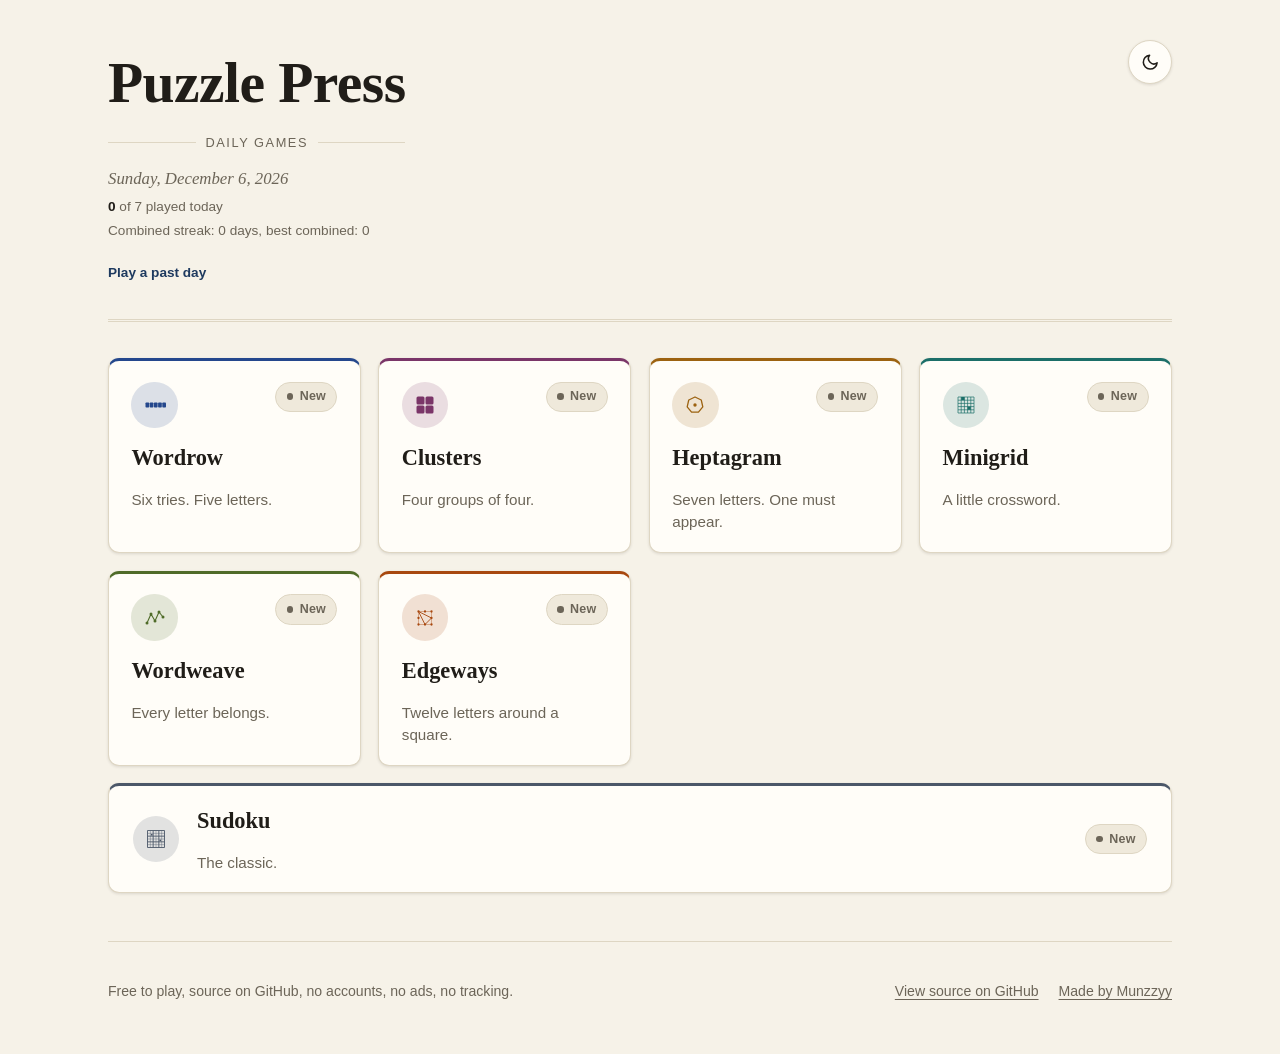
==== commit d6299b25: "Link back to Munzzyy from every footer and the F-Droid listing Each page footer gets a "Made by Munz" ====
--- a/index.html
+++ b/index.html
@@ -60,7 +60,10 @@
 
   <footer class="pp-footer">
     <p>Free to play, source on GitHub, no accounts, no ads, no tracking.</p>
-    <a href="https://github.com/munzzyy/puzzlepress" target="_blank" rel="noopener">View source on GitHub</a>
+    <span class="pp-footer__links">
+      <a href="https://github.com/munzzyy/puzzlepress" target="_blank" rel="noopener">View source on GitHub</a>
+      <a href="https://github.com/munzzyy" target="_blank" rel="noopener">Made by Munzzyy</a>
+    </span>
   </footer>
 </div>
 
--- a/assets/site.css
+++ b/assets/site.css
@@ -670,6 +670,12 @@
   text-underline-offset: 0.2em;
 }
 
+.pp-footer__links {
+  display: flex;
+  flex-wrap: wrap;
+  column-gap: 1.25rem;
+}
+
 .pp-footer a:hover {
   color: var(--accent);
 }
